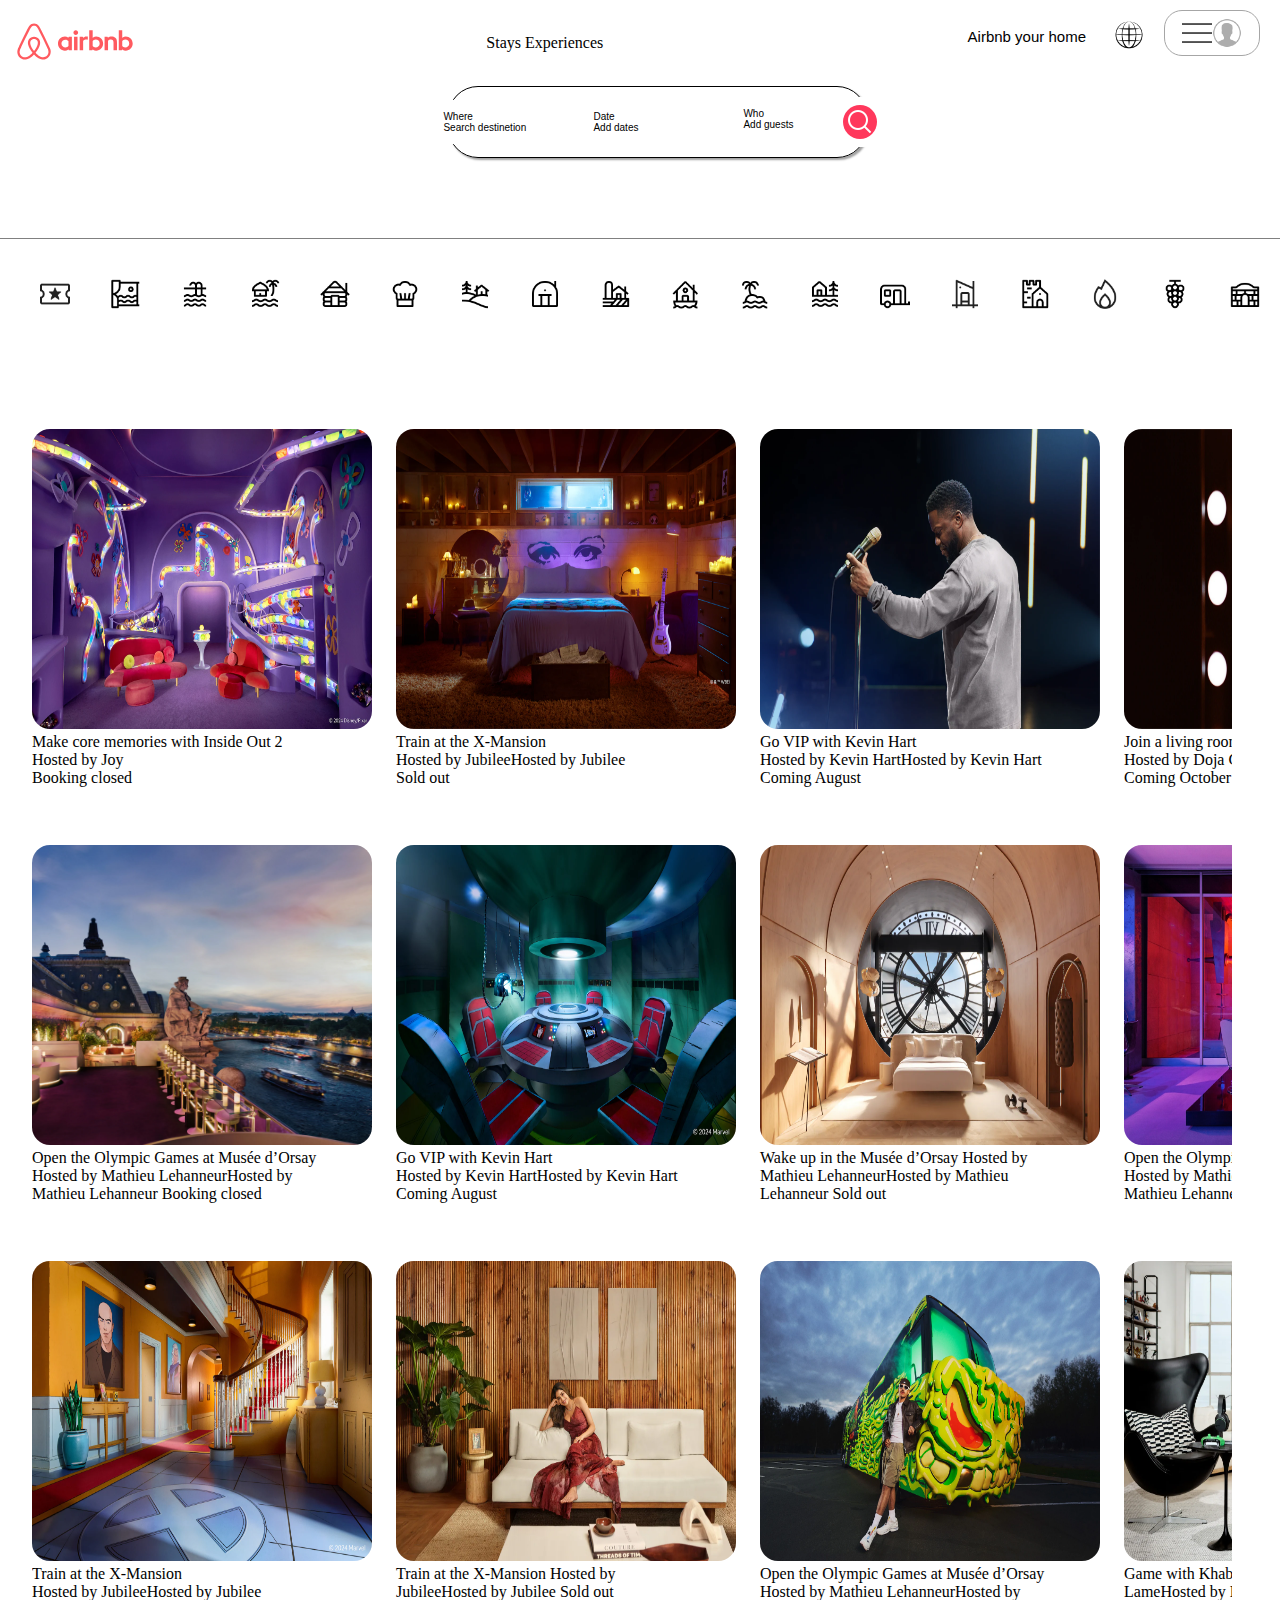
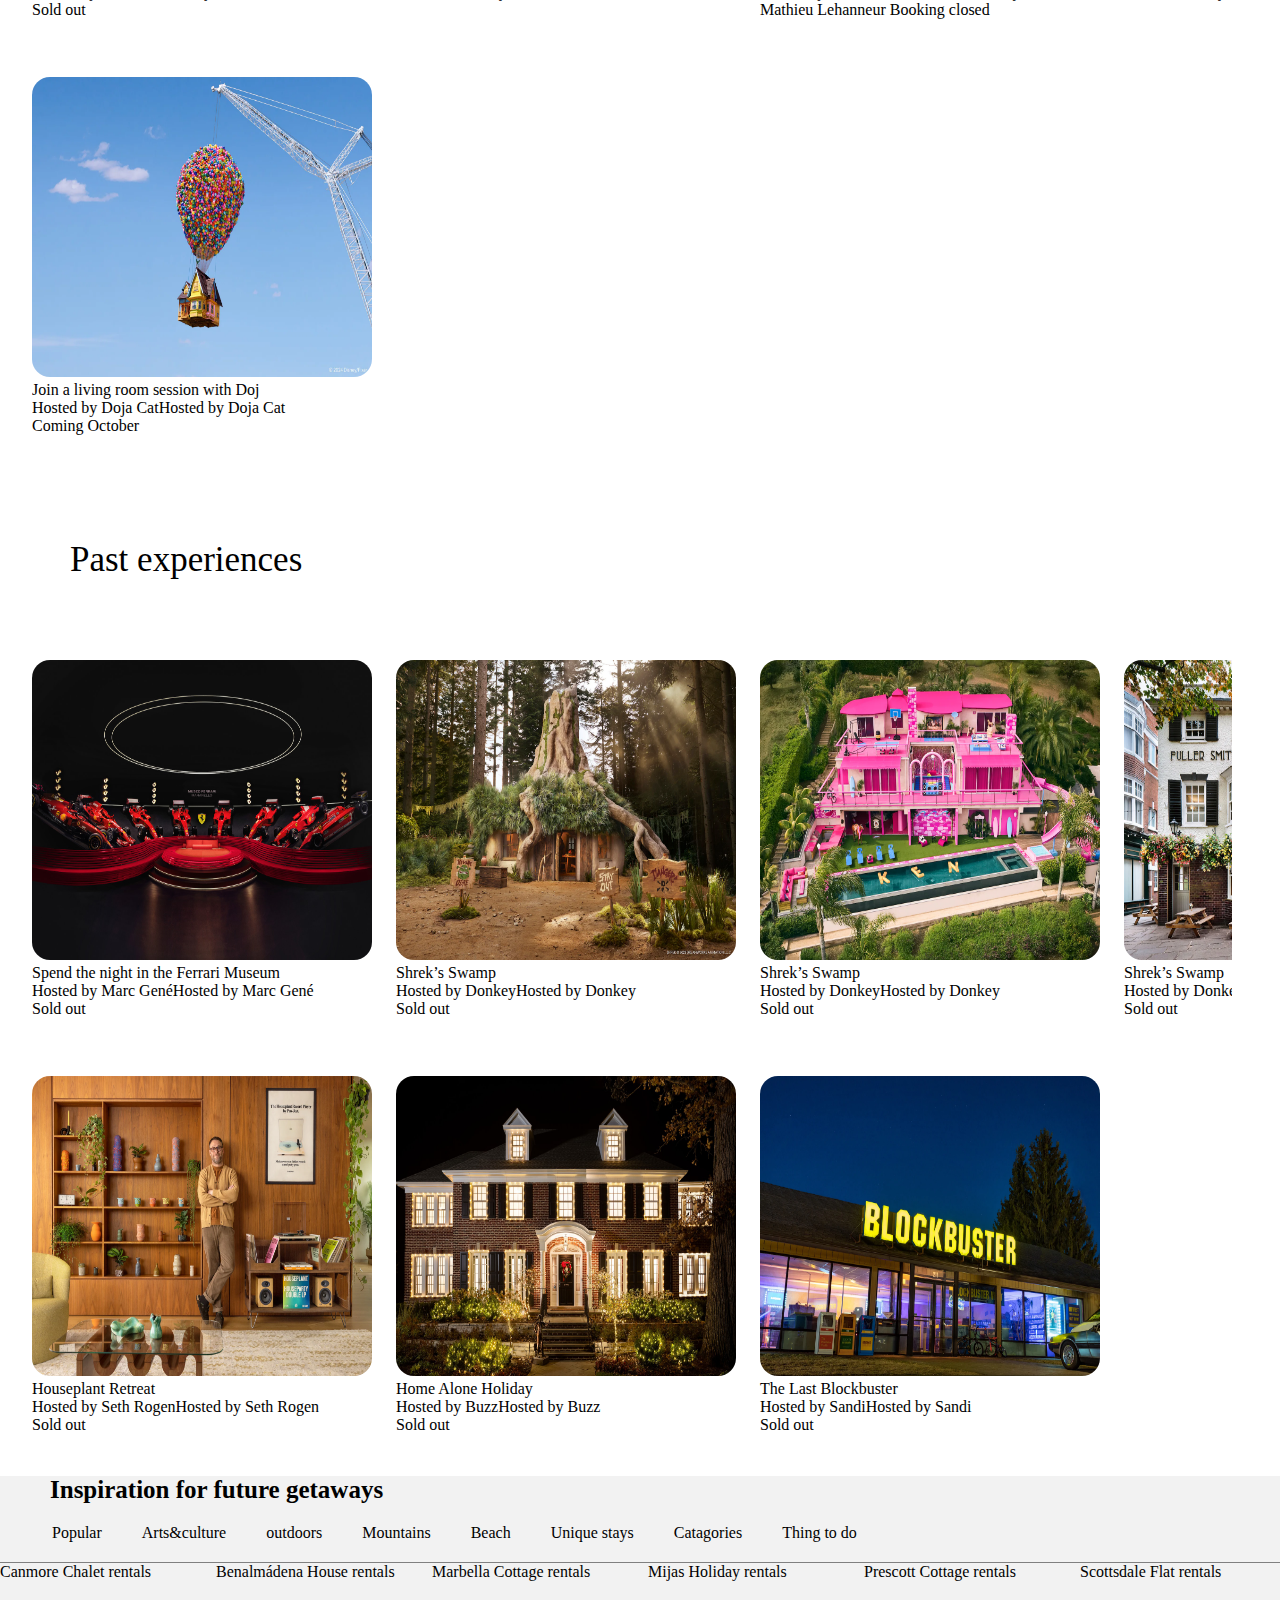
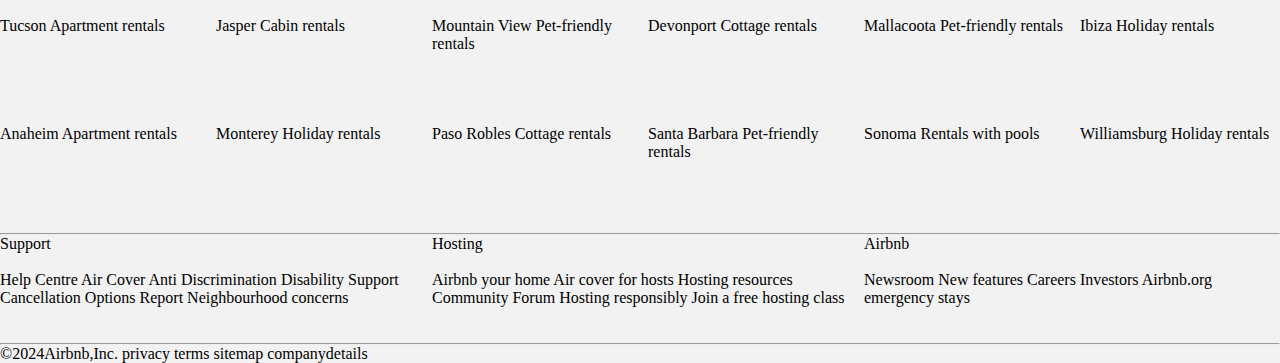
==== index.html @ a5a3fcca "first" ====
<!DOCTYPE html>
<html lang="en">
<head>
    <meta charset="UTF-8">
    <meta name="viewport" content="width=device-width, initial-scale=1.0">
    <title>Document</title>
    <link rel="stylesheet" href="./csspages/index.css">
</head>
<body>
    <div class="airbnb-sec-first-main">
        <div class="airbnb-first">
            <div class="logo">
                <img src="./images/Airbnb-Logo.wine.svg" alt="" id="logo">
            </div>
        </div>
        <div class="airbnb-first-txt">
            <div class="text">
                <span>Stays</span>
                <span>Experiences</span>
            </div>
        </div>
        <div class="airbnb-first-secondtxt">
            <div class="airbnb-first-text">
                <button class="home">Airbnb your home</button>
            </div>
            <div><img src="./images/icons8-internet-99.png" alt="" id="internet"></div>
            <div class="user-icon">
                <span id="icons">
                    <img src="./images/icons8-menu-50.png" alt="" class="icons">
                    <img src="./images/icons8-male-user-50.png" alt="" class="icons">
                </span>
            </div>
        </div>
    </div>
    <div class="airbnb-second-sec-button">
        <div class="second-sec-bnt">
            <button class="airbnb-bnt one">
                <div>Where</div>
                <div>Search destinetion</div>
            </button>
            <button class="airbnb-bnt two">
                <div>Date</div>
                <div>Add dates</div>
            </button>
            <button class="airbnb-bnt three">
                <div>
                    <div>Who</div>
                    <div>Add guests</div>
                    <span><img src="./images/icons8-search-30.png" alt="" style="background-color: rgb(255,56,92);" id="rose-icon"></span>
                </div>
            </button>
        </div>
    </div>
    <div class="divider"></div>
    <div class="air-bnb-smallimages">
        <img src="./images/smallimages/3e5243c8-4d15-4c6b-97e3-7ba2bb7bb880.webp" alt=""  class="airbnb-fullimages">
        <img src="./images/smallimages/amazing views.jpg" alt="" class="airbnb-fullimages">
        <img src="./images/smallimages/amzing pool.jpg" alt="" class="airbnb-fullimages">
        <img src="./images/smallimages/beach front.jpg" alt="" class="airbnb-fullimages">
        <img src="./images/smallimages/cabins.jpg" alt="" class="airbnb-fullimages">
        <img src="./images/smallimages/chefs kitchen.jpg" alt="" class="airbnb-fullimages">
        <img src="./images/smallimages/country side.jpg" alt="" class="airbnb-fullimages">
        <img src="./images/smallimages/domes.jpg" alt="" class="airbnb-fullimages">
        <img src="./images/smallimages/farms.jpg" alt="" class="airbnb-fullimages">
        <img src="./images/smallimages/house boats.jpg" alt="" class="airbnb-fullimages">
        <img src="./images/smallimages/islands.jpg" alt="" class="airbnb-fullimages">
        <img src="./images/smallimages/lakefront.jpg" alt="" class="airbnb-fullimages">
        <img src="./images/smallimages/New folder/31c1d523-cc46-45b3-957a-da76c30c85f9.jpg" alt="" class="airbnb-fullimages">
        <img src="./images/smallimages/New folder/3271df99-f071-4ecf-9128-eb2d2b1f50f0.jpg" alt="" class="airbnb-fullimages">
        <img src="./images/smallimages/New folder/33dd714a-7b4a-4654-aaf0-f58ea887a688.jpg" alt="" class="airbnb-fullimages">
        <img src="./images/smallimages/New folder/3726d94b-534a-42b8-bca0-a0304d912260.jpg" alt="" class="airbnb-fullimages">
        <img src="./images/smallimages/New folder/60ff02ae-d4a2-4d18-a120-0dd274a95925.jpg" alt="" class="airbnb-fullimages">
        <img src="./images/smallimages/New folder/ri.jpg" alt="" class="airbnb-fullimages">
        <img src="./images/smallimages/New folder/3726d94b-534a-42b8-bca0-a0304d912260.jpg" alt="" class="airbnb-fullimages">
        <img src="./images/smallimages/New folder/2/1b6a8b70-a3b6-48b5-88e1-2243d9172c06.jpg" alt="" class="airbnb-fullimages">
        <img src="./images/smallimages/New folder/2/3271df99-f071-4ecf-9128-eb2d2b1f50f0.jpg" alt="" class="airbnb-fullimages">
        <img src="./images/smallimages/New folder/2/4221e293-4770-4ea8-a4fa-9972158d4004.jpg" alt="" class="airbnb-fullimages">
        <img src="./images/smallimages/New folder/2/757deeaa-c78f-488f-992b-d3b1ecc06fc9.jpg" alt="" class="airbnb-fullimages">
        <img src="./images/smallimages/New folder/2/c5a4f6fc-c92c-4ae8-87dd-57f1ff1b89a6.jpg" alt="" class="airbnb-fullimages">
        <img src="./images/smallimages/New folder/2/8b44f770-7156-4c7b-b4d3-d92549c8652f.jpg" alt="" class="airbnb-fullimages">
        <img src="./images/smallimages/New folder/2/d7445031-62c4-46d0-91c3-4f29f9790f7a.jpg" alt="" class="airbnb-fullimages">
        <img src="./images/smallimages/New folder/2/f60700bc-8ab5-424c-912b-6ef17abc479a.jpg" alt="" class="airbnb-fullimages">
        <img src="./images/smallimages/New folder/2/d721318f-4752-417d-b4fa-77da3cbc3269.jpg" alt="" class="airbnb-fullimages">
    </div>
    <div class="air-bnb-main-images-sec">
        <div class="bnb-main-images-sec">
            <div class="main-img-sec">
                <img src="/images/newimages/ced15ffe-0ab5-48cf-a189-dbdeaaf04387.webp" alt="" id="one">
                <div>Make core memories with Inside Out 2</div>
                <div>Hosted by Joy</div>
                <div>Booking closed</div>
            </div>
            <div class="main-img-sec">
                <img src="./images/newimages/sec.webp" alt="" id="one">
                <div>Train at the X-Mansion</div>
                <div>Hosted by JubileeHosted by Jubilee</div>
                <div>Sold out</div>
            </div>
            <div class="main-img-sec">
                <img src="./images/newimages/thir.webp" alt="" id="one">
                <div>Go VIP with Kevin Hart</div>
                <div>Hosted by Kevin HartHosted by Kevin Hart</div>
                <div>Coming August</div>
            </div>
            <div class="main-img-sec">
                <img src="./images/newimages/forth.webp"  alt="" id="one">
                <div>Join a living room session with Doj</div>
                <div>Hosted by Doja CatHosted by Doja Cat</div>
                <div>Coming October</div>
            </div>
            <div class="main-img-sec">
                <img src="./images/newimages/fifth.webp" alt="" id="one">
                <div>Open the Olympic Games at Musée d’Orsay Hosted by Mathieu LehanneurHosted by Mathieu Lehanneur Booking closed</div>
            </div>
            <div class="main-img-sec">
                <img src="./images/newimages/six.webp" alt="" id="one">
                <div>Go VIP with Kevin Hart</div>
                <div>Hosted by Kevin HartHosted by Kevin Hart</div>
                <div>Coming August</div>
            </div>
            <div class="main-img-sec">
                <img src="../images/newimages/seven.webp" alt="" id="one">
                <div>Wake up in the Musée d’Orsay
                    Hosted by Mathieu LehanneurHosted by Mathieu Lehanneur
                    Sold out</div>
                
            </div>
            <div class="main-img-sec">
                <img src="../images/newimages/c92634d0-4964-439a-905d-b9129af14d34.jpeg" alt="" id="one">
                Open the Olympic Games at Musée d’Orsay Hosted by Mathieu LehanneurHosted by Mathieu Lehanneur Booking closed
            </div>
            <div class="main-img-sec">
                <img src="../images/newimages/eight.webp" alt="" id="one">
                <div>Train at the X-Mansion</div>
                <div>Hosted by JubileeHosted by Jubilee</div>
                <div>Sold out</div>
            </div>
            <div class="main-img-sec">
                <img src="../images/newimages/ninth.webp" alt="" id="one">
                <div>
                    Train at the X-Mansion
                    Hosted by JubileeHosted by Jubilee
                    Sold out
                </div>
            </div>
            <div class="main-img-sec">
                <img src="../images/newimages/tenth.webp" alt="" id="one">
                <div>
                    Open the Olympic Games at Musée d’Orsay
                    Hosted by Mathieu LehanneurHosted by Mathieu Lehanneur
                    Booking closed
                </div>
            </div>
            <div class="main-img-sec">
                <img src="../images/newimages/872f434b-9348-4ff1-8c6f-754fdbab4010.webp" alt="" id="one">
                <div>Game with Khaby Lame
                    Hosted by Khaby LameHosted by Khaby Lame
                    Sold out</div>
            </div>
            <div class="main-img-sec">
                <img src="../images/newimages/twelth.webp" alt="" id="one">
                <div>Join a living room session with Doj</div>
                <div>Hosted by Doja CatHosted by Doja Cat</div>
                <div>Coming October</div>
            </div>
        </div>
    </div>
    <div class="airbnb-sec-txt">
        Past experiences
    </div>
    <div class="air-bnb-main-images-sec-last">
        <div class="bnb-main-images-sec-last-sec">
            <div class="main-img-sec">
                <img src="./images/newimages/1.jpeg" alt="" id="one">
                <div> Spend the night in the Ferrari Museum</div>
                <div> Hosted by Marc GenéHosted by Marc Gené</div>
                <div>Sold out</div>
            </div>
            <div class="main-img-sec">
                <img src="./images/newimages/2.webp" alt="" id="one">
                <div> Shrek’s Swamp</div>
                <div>Hosted by DonkeyHosted by Donkey</div>
                <div>Sold out</div>
            </div>
            <div class="main-img-sec">
                <img src="./images/newimages/3.webp" alt="" id="one">
                <div> Shrek’s Swamp</div>
                <div>Hosted by DonkeyHosted by Donkey</div>
                <div>Sold out</div>
            </div> 
            <div class="main-img-sec">
                <img src="./images/newimages/4.webp" alt="" id="one">
                <div> Shrek’s Swamp</div>
                <div>Hosted by DonkeyHosted by Donkey</div>
                <div>Sold out</div>
            </div>
            <div class="main-img-sec">
                <img src="./images/newimages/5.webp" alt="" id="one">            
                <div>Houseplant Retreat</div>
                <div>Hosted by Seth RogenHosted by Seth Rogen</div>
                <div>Sold out</div>
            </div>
            <div class="main-img-sec">
                <img src="./images/newimages/6.jpeg" alt="" id="one">
                <div> Home Alone Holiday</div>
                <div>Hosted by BuzzHosted by Buzz</div>
                <div>Sold out</div>
            </div>
            <div class="main-img-sec">
                <img src="./images/newimages/7.webp" alt="" id="one">
                <div>   The Last Blockbuster</div>
                <div>Hosted by SandiHosted by Sandi</div>
                <div>Sold out</div>
            </div>
        </div> 
    </div>
    <footer>
        <div class="head"><b>Inspiration for future getaways</b></div>
        <div class="footer-sec-head">
            <span class="last-footer">Popular</span>
            <span class="last-footer">Arts&culture</span>
            <span class="last-footer">outdoors</span>
            <span class="last-footer">Mountains</span>
            <span class="last-footer">Beach</span>
            <span class="last-footer">Unique stays</span>
            <span class="last-footer">Catagories</span>
            <span class="last-footer">Thing to do</span>
        </div>
        <div class="dividers"></div>
        <div class="footer2-grid-txt">
            <div class="footer2-grid-txt0">
                <span class="footer2-grid-txt1">Canmore</span>
                <span class="footer2-grid-txt2">Chalet rentals</span>
            </div>
            <div class="footer2-grid-txt0">
                <span class="footer2-grid-txt1">Benalmádena</span>
                <span class="footer2-grid-txt2">House rentals</span>
            </div>
            <div class="footer2-grid-txt0">
                <span class="footer2-grid-txt1">Marbella</span>
                <span class="footer2-grid-txt2">Cottage rentals</span>
            </div>
            <div class="footer2-grid-txt0">
                <span class="footer2-grid-txt1">Mijas</span>
                <span class="footer2-grid-txt2">Holiday rentals</span>
            </div>
            <div class="footer2-grid-txt0">
                <span class="footer2-grid-txt1">Prescott</span>
                <span class="footer2-grid-txt2">Cottage rentals</span>
            </div>
            <div class="footer2-grid-txt0">
                <span class="footer2-grid-txt1">Scottsdale</span>
                <span class="footer2-grid-txt2">Flat rentals</span>
            </div>
        </div>
        <div class="footer2-grid-txt">
            <div class="footer2-grid-txt0">
                <span class="footer2-grid-txt1">Tucson</span>
                <span class="footer2-grid-txt2">Apartment rentals</span>
            </div>
            <div class="footer2-grid-txt0">
                <span class="footer2-grid-txt1">Jasper</span>
                <span class="footer2-grid-txt2">Cabin rentals</span>
            </div>
            <div class="footer2-grid-txt0">
                <span class="footer2-grid-txt1">Mountain View</span>
                <span class="footer2-grid-txt2">Pet-friendly rentals</span>
            </div>
            <div class="footer2-grid-txt0">
                <span class="footer2-grid-txt1">Devonport</span>
                <span class="footer2-grid-txt2">Cottage rentals</span>
            </div>
            <div class="footer2-grid-txt0">
                <span class="footer2-grid-txt1">Mallacoota</span>
                <span class="footer2-grid-txt2">Pet-friendly rentals</span>
            </div>
            <div class="footer2-grid-txt0">
                <span class="footer2-grid-txt1">Ibiza</span>
                <span class="footer2-grid-txt2">Holiday rentals</span>
            </div>
        </div>
        <div class="footer2-grid-txt">
            <div class="footer2-grid-txt0">
                <span class="footer2-grid-txt1">Anaheim</span>
                <span class="footer2-grid-txt2">Apartment rentals</span>
            </div>
            <div class="footer2-grid-txt0">
                <span class="footer2-grid-txt1">Monterey</span>
                <span class="footer2-grid-txt2">Holiday rentals</span>
            </div>
            <div class="footer2-grid-txt0">
                <span class="footer2-grid-txt1">Paso Robles</span>
                <span class="footer2-grid-txt2">Cottage rentals</span>
            </div>
            <div class="footer2-grid-txt0">
                <span class="footer2-grid-txt1">Santa Barbara</span>
                <span class="footer2-grid-txt2">Pet-friendly rentals</span>
            </div>
            <div class="footer2-grid-txt0">
                <span class="footer2-grid-txt1">Sonoma</span>
                <span class="footer2-grid-txt2">Rentals with pools</span>
            </div>
            <div class="footer2-grid-txt0">
                <span class="footer2-grid-txt1">Williamsburg</span>
                <span class="footer2-grid-txt2">Holiday rentals</span>
            </div>
        </div>
        <hr>
        <div class="footer3-grid-txt">
            <span class="footer3-grid-txt1">Support</span>
            <span class="footer3-grid-txt1">Hosting</span>
            <span class="footer3-grid-txt1">Airbnb</span>
            <div class="footer3-grid-txt2">
                <span class="footer3-grid-txt2-txt1">Help Centre</span>
                <span class="footer3-grid-txt2-txt1">Air Cover</span>
                <span class="footer3-grid-txt2-txt1">Anti Discrimination</span>
                <span class="footer3-grid-txt2-txt1">Disability Support</span>
                <span class="footer3-grid-txt2-txt1">Cancellation Options</span>
                <span class="footer3-grid-txt2-txt1">Report Neighbourhood concerns</span>
            </div>
            <div class="footer3-grid-txt3">
                <span class="footer3-grid-txt2-txt1">Airbnb your home</span>
                <span class="footer3-grid-txt2-txt1">Air cover for hosts</span>
                <span class="footer3-grid-txt2-txt1">Hosting resources</span>
                <span class="footer3-grid-txt2-txt1">Community Forum</span>
                <span class="footer3-grid-txt2-txt1">Hosting responsibly</span>
                <span class="footer3-grid-txt2-txt1">Join a free hosting class</span>
            </div>
            <div class="footer3-grid-txt4">
                <span class="footer3-grid-txt2-txt1">Newsroom</span>
                <span class="footer3-grid-txt2-txt1">New features</span>
                <span class="footer3-grid-txt2-txt1">Careers</span>
                <span class="footer3-grid-txt2-txt1">Investors</span>
                <span class="footer3-grid-txt2-txt1">Airbnb.org emergency stays</span>
            </div>
        </div>
        <hr>
        <div class="footer4-txt5">
            <span>©2024Airbnb,Inc.</span>
            <span>privacy</span>
            <span>terms</span>
            <span>sitemap</span>
            <span>companydetails</span>
        </div>
    </footer>

</body>
</html>
---- csspages/index.css ----
*{
    margin: 0px;
    padding: 0px;
}
#logo{
    width: 150px;
    height: 55px;
    position: relative;
}
.home{
    border: 1px solid white;
    background-color: rgba(194, 50, 50, 0);
    border-radius: 18px;
    padding: 7px;
    font-size: 15px;
}
.home:hover{
    background-color: rgb(229, 226, 226);
    color: rgb(0, 0, 0);
    transition: 0.2s;
}
#internet{
    width: 30px;
    height: 30px;
}
.icons{
    width: 30px;
    height: 30px;

}
.user-icon:hover{
    box-shadow: 2px 1px 2px rgb(140, 140, 140);
}
.user-icon{
    background-color: rgba(255, 255, 255, 0);
    border-radius: 18px;
    position: relative;
    /* bottom: 1em; */
}
#icons{
    border: 1px solid rgb(166, 166, 166);
    padding: 7px;
    border-radius: 18px;
    width: 5em;
    display: flex;
    justify-content: center;
    align-items: center;
    position: relative;
    bottom: 10px;
}
.airbnb-sec-first-main{
    display: flex  ;
    justify-content: center;
    align-items: center;
    justify-content: space-between;
    /* position: fixed; */
}
.airbnb-first-secondtxt{
    display: flex;
    justify-content: space-around;
    margin: 10px;

}
#internet,.user-icon,.airbnb-first-text{
    margin: 10px;
}
.airbnb-second-sec-button{
    border: 1px solid black;
    box-shadow: 2px 2px 2px rgb(161, 161, 161);
    border-radius: 30px;
    width: 31%;
    position: relative;
    left: 28em;
    text-align: center;
    display: flex;
    flex-direction: row;
    justify-content: center;
    align-items: center;
    padding: 10px;

}
.airbnb-bnt{
    width: 15em;
    border-radius: 18px;
    background-color: white;
    border: 1px solid white;
    font-size: 10px;
    text-align: left;
    padding: 10px;
}
.three{
    position: relative;
    width: 15em;
    height: 5em;
}
#rose-icon{
    position: relative;
    bottom: 25px;
    left: 10em;
    border-radius: 18px;
    padding: 2px;
}
.second-sec-bnt{
    display: flex;
    justify-content: center;
    align-items: center;
}
.airbnb-bnt:hover{
    background-color: rgb(174, 172, 172);
}
.divider{
    margin-top: 5em;
    border-bottom: 1px solid grey;
}
.airbnb-fullimages{
    width: 30px;
    height: 30px;
    margin: 20px;
}
.air-bnb-smallimages{
    display: flex;
    padding: 20px;
    overflow: auto;
}
#one{
    width: 340px;
    height: 300px;
    border-radius: 18px;
}
.bnb-main-images-sec{
    margin-top: 5em;
    margin-left: 2em;
    margin-right: 3em;
    display: grid;
    overflow: auto;
    /* grid-template-columns: 300px 300px 300px 300px 300px 300px 300px 300px; */
    grid-template-columns: repeat(4,300px);
    column-gap: 4em;
    grid-template-rows: repeat( 3,400px);
    row-gap: 1em;

}
.bnb-main-images-sec-last-sec{
    margin-top: 5em;
    margin-left: 2em;
    margin-right: 3em;
    display: grid;
    overflow: auto;
    /* grid-template-columns: 300px 300px 300px 300px 300px 300px 300px 300px; */
    grid-template-columns: repeat(4,300px);
    column-gap: 4em;
    grid-template-rows: repeat( 2,400px);
    row-gap: 1em;

}
.airbnb-sec-txt{
    font-size: 35px;
    margin-left: 2em;
    margin-top: 3em;
}
.head{
    margin-left: 2em;
    font-size: 25px;
}
footer{
    background-color: rgb(242, 242, 242);
}
.footer-sec-head{
    display: flex;
    margin-left: 2em;
}
.last-footer{
    margin: 20px;
}
.dividers{
    border-bottom: 1px solid grey;
}
.list{
    margin-top: 5em;
}
.footer2-grid-txt{
    display: grid;
    grid-template-columns: repeat(6,1fr);
    grid-template-rows: repeat(3,1fr);
    column-gap: 1em;
}
.footer3-grid-txt{
    display: grid;
    grid-template-columns: repeat(3,1fr);
    grid-template-rows: repeat(3,1fr);
    column-gap: 1em;

}
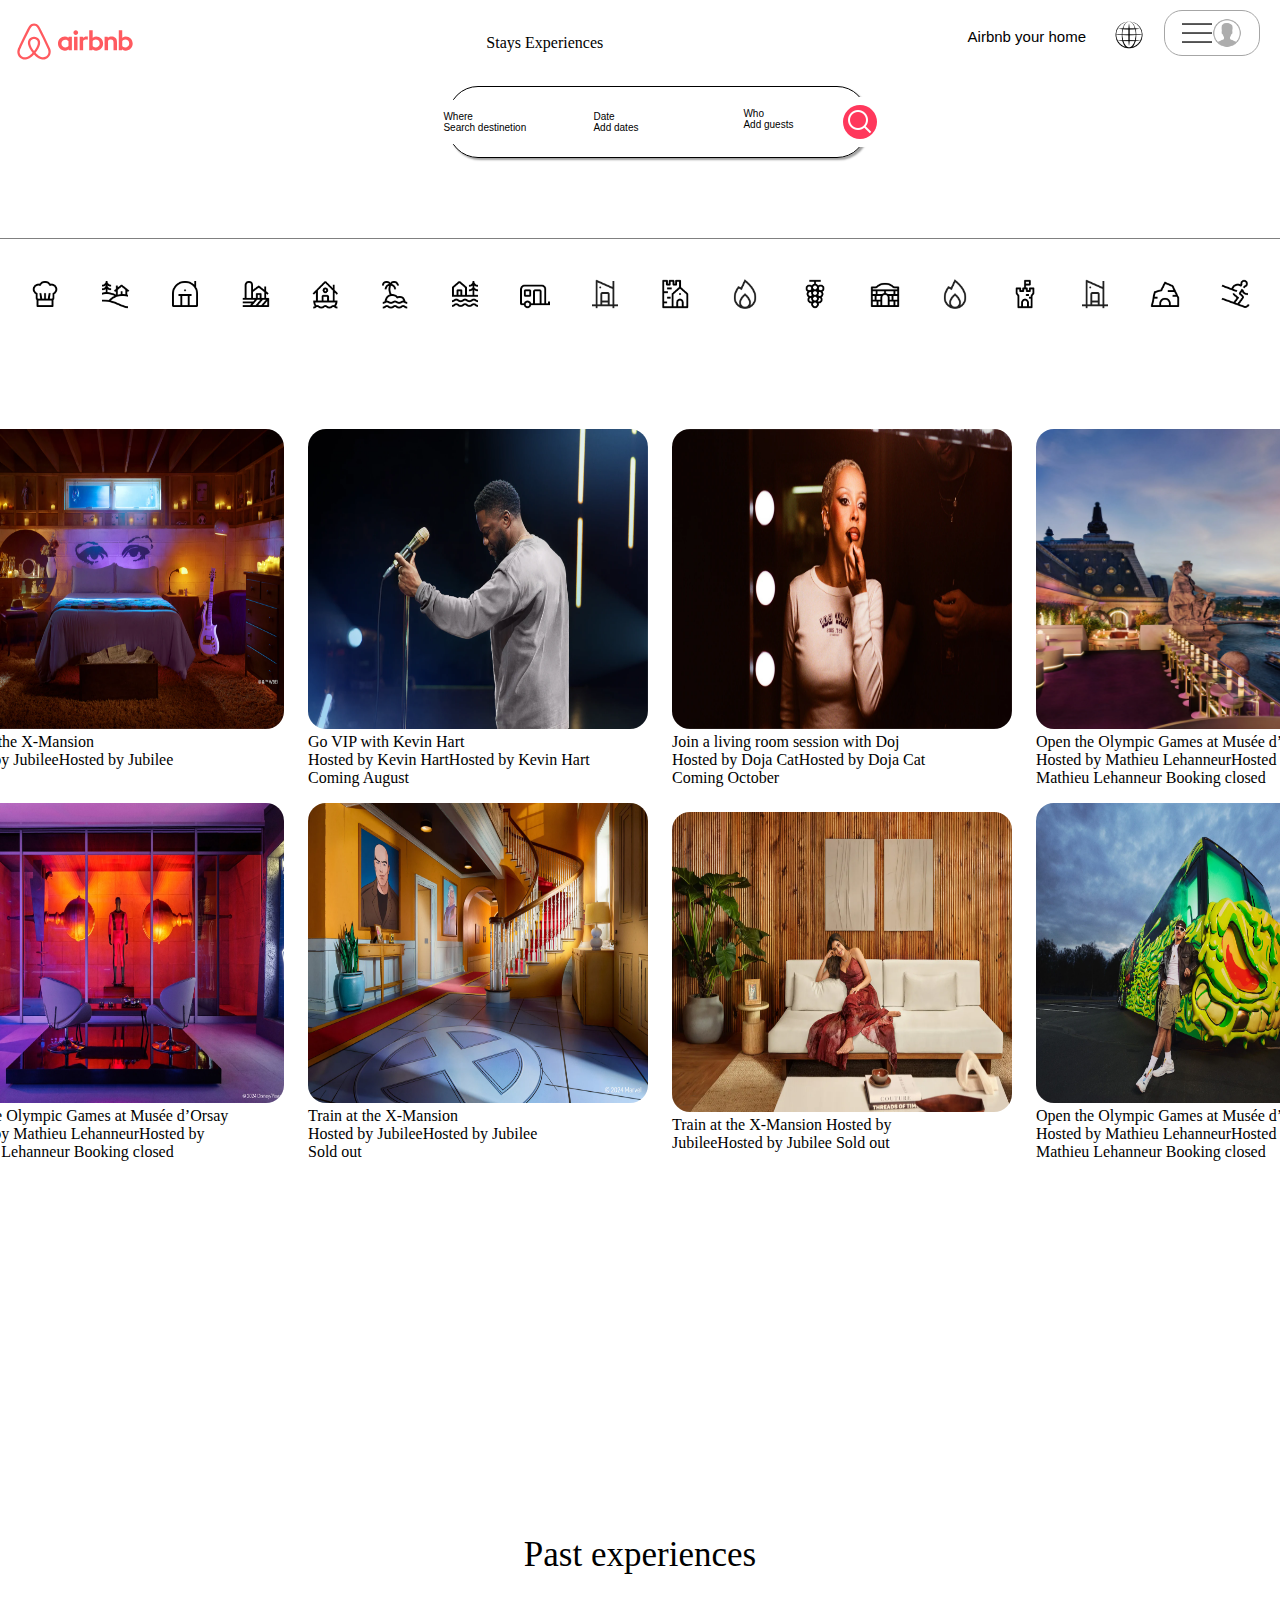
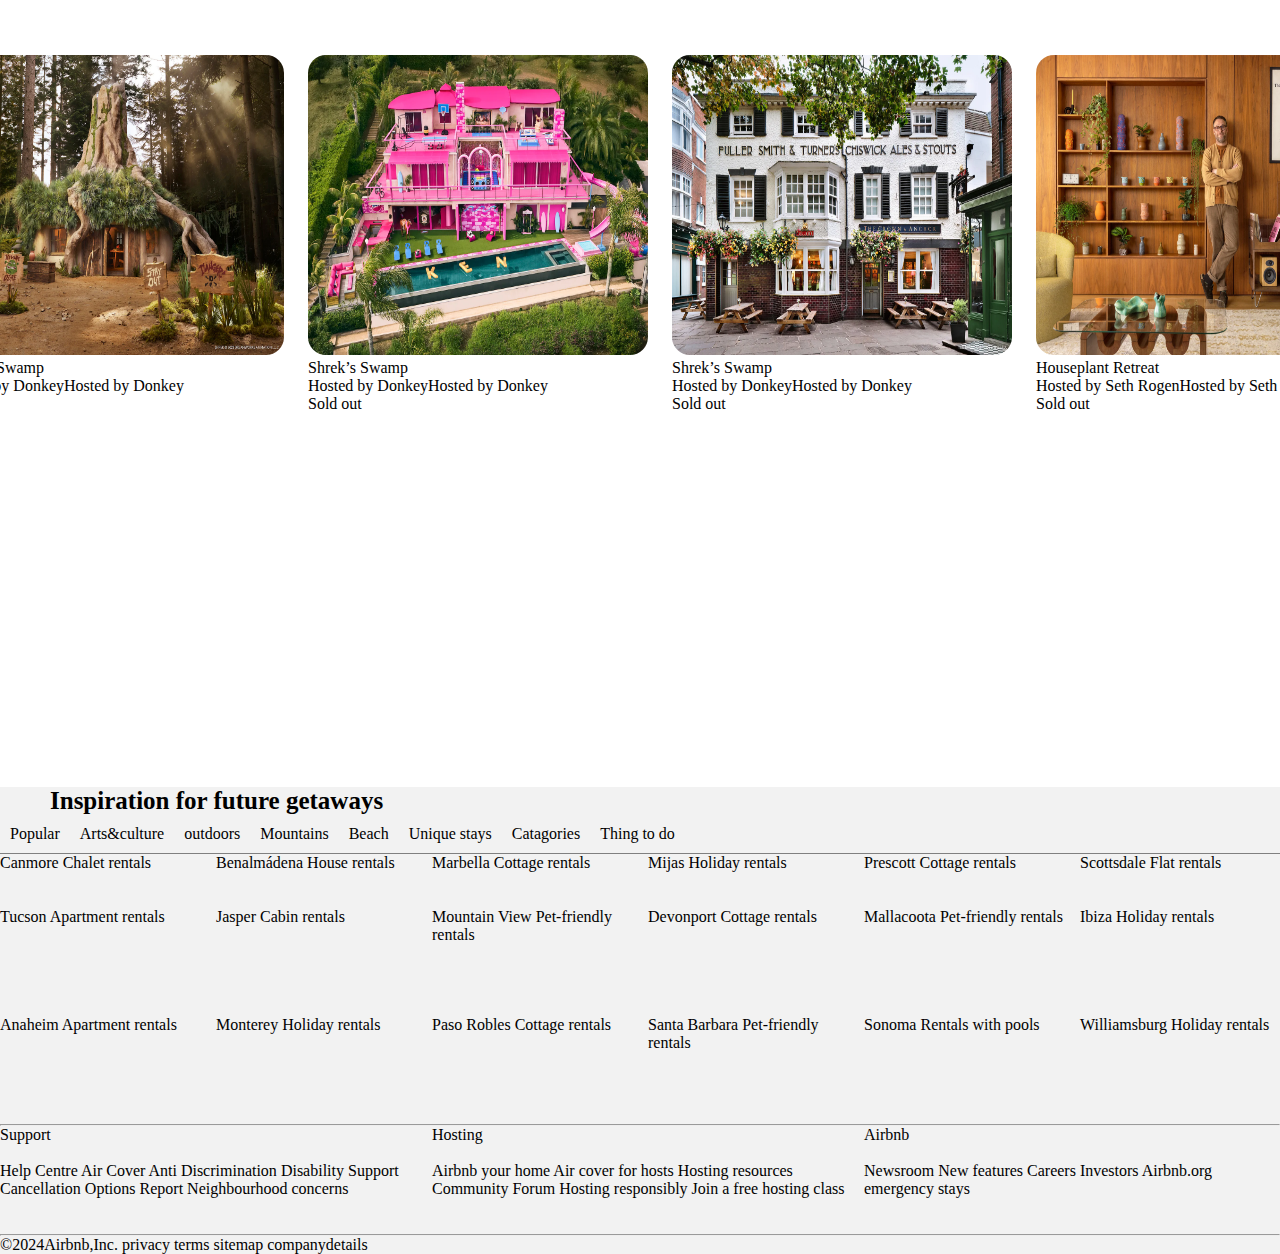
==== commit 213d6a1d: "all most completed" ====
--- a/index.html
+++ b/index.html
@@ -85,7 +85,7 @@
     <div class="air-bnb-main-images-sec">
         <div class="bnb-main-images-sec">
             <div class="main-img-sec">
-                <img src="/images/newimages/ced15ffe-0ab5-48cf-a189-dbdeaaf04387.webp" alt="" id="one">
+                <img src="./images/newimages/ced15ffe-0ab5-48cf-a189-dbdeaaf04387.webp" alt="" id="one">
                 <div>Make core memories with Inside Out 2</div>
                 <div>Hosted by Joy</div>
                 <div>Booking closed</div>
@@ -119,24 +119,24 @@
                 <div>Coming August</div>
             </div>
             <div class="main-img-sec">
-                <img src="../images/newimages/seven.webp" alt="" id="one">
+                <img src="  ./images/newimages/seven.webp" alt="" id="one">
                 <div>Wake up in the Musée d’Orsay
                     Hosted by Mathieu LehanneurHosted by Mathieu Lehanneur
                     Sold out</div>
                 
             </div>
             <div class="main-img-sec">
-                <img src="../images/newimages/c92634d0-4964-439a-905d-b9129af14d34.jpeg" alt="" id="one">
+                <img src="./images/newimages/c92634d0-4964-439a-905d-b9129af14d34.jpeg" alt="" id="one">
                 Open the Olympic Games at Musée d’Orsay Hosted by Mathieu LehanneurHosted by Mathieu Lehanneur Booking closed
             </div>
             <div class="main-img-sec">
-                <img src="../images/newimages/eight.webp" alt="" id="one">
+                <img src="./images/newimages/eight.webp" alt="" id="one">
                 <div>Train at the X-Mansion</div>
                 <div>Hosted by JubileeHosted by Jubilee</div>
                 <div>Sold out</div>
             </div>
             <div class="main-img-sec">
-                <img src="../images/newimages/ninth.webp" alt="" id="one">
+                <img src="./images/newimages/ninth.webp" alt="" id="one">
                 <div>
                     Train at the X-Mansion
                     Hosted by JubileeHosted by Jubilee
@@ -144,7 +144,7 @@
                 </div>
             </div>
             <div class="main-img-sec">
-                <img src="../images/newimages/tenth.webp" alt="" id="one">
+                <img src="./images/newimages/tenth.webp" alt="" id="one">
                 <div>
                     Open the Olympic Games at Musée d’Orsay
                     Hosted by Mathieu LehanneurHosted by Mathieu Lehanneur
@@ -152,13 +152,13 @@
                 </div>
             </div>
             <div class="main-img-sec">
-                <img src="../images/newimages/872f434b-9348-4ff1-8c6f-754fdbab4010.webp" alt="" id="one">
+                <img src="./images/newimages/872f434b-9348-4ff1-8c6f-754fdbab4010.webp" alt="" id="one">
                 <div>Game with Khaby Lame
                     Hosted by Khaby LameHosted by Khaby Lame
                     Sold out</div>
             </div>
             <div class="main-img-sec">
-                <img src="../images/newimages/twelth.webp" alt="" id="one">
+                <img src="./images/newimages/twelth.webp" alt="" id="one">
                 <div>Join a living room session with Doj</div>
                 <div>Hosted by Doja CatHosted by Doja Cat</div>
                 <div>Coming October</div>
--- a/csspages/index.css
+++ b/csspages/index.css
@@ -121,6 +121,8 @@
     display: flex;
     padding: 20px;
     overflow: auto;
+    justify-content: center;
+    align-items: center;
 }
 #one{
     width: 340px;
@@ -129,34 +131,30 @@
 }
 .bnb-main-images-sec{
     margin-top: 5em;
-    margin-left: 2em;
-    margin-right: 3em;
-    display: grid;
-    overflow: auto;
-    /* grid-template-columns: 300px 300px 300px 300px 300px 300px 300px 300px; */
-    grid-template-columns: repeat(4,300px);
+    justify-content: center;
+    align-items: center;
+    display: grid;
+    grid-template-columns: repeat(6,300px);
     column-gap: 4em;
-    grid-template-rows: repeat( 3,400px);
+    grid-template-rows: repeat(3);
     row-gap: 1em;
-
-}
+}
+
 .bnb-main-images-sec-last-sec{
     margin-top: 5em;
-    margin-left: 2em;
-    margin-right: 3em;
-    display: grid;
-    overflow: auto;
-    /* grid-template-columns: 300px 300px 300px 300px 300px 300px 300px 300px; */
-    grid-template-columns: repeat(4,300px);
+    justify-content: center;
+    align-items: center;
+    display: grid;
+    grid-template-columns: repeat(6,300px);
     column-gap: 4em;
-    grid-template-rows: repeat( 2,400px);
+    grid-template-rows: repeat(3);
     row-gap: 1em;
 
 }
 .airbnb-sec-txt{
     font-size: 35px;
-    margin-left: 2em;
-    margin-top: 3em;
+    text-align: center;
+ 
 }
 .head{
     margin-left: 2em;
@@ -167,10 +165,10 @@
 }
 .footer-sec-head{
     display: flex;
-    margin-left: 2em;
+    /* margin-left: 2em; */
 }
 .last-footer{
-    margin: 20px;
+    margin: 10px;
 }
 .dividers{
     border-bottom: 1px solid grey;
@@ -192,4 +190,69 @@
 
 }
 
-
+@media only screen and (max-width: 786px){
+   .bnb-main-images-sec{
+    display: grid;
+    grid-template-columns: repeat(3,100px);
+    grid-template-rows:repeat(5) ;
+    justify-content: center;
+    align-items: center;
+
+   }
+   .main-img-sec{
+    column-gap: 4em;
+   }
+   .bnb-main-images-sec-last-sec{
+    display: grid;
+    grid-template-columns: repeat(2,300px);
+    grid-template-rows:repeat(5) ;
+    justify-content: center;
+
+   }
+   .air-bnb-smallimages{
+    display: grid;
+    grid-template-columns: repeat(25,1fr);
+   
+   }
+}
+
+@media only screen and (max-width: 380px){
+    .bnb-main-images-sec{
+     display: grid;
+     grid-template-columns: repeat(1,300px);
+     grid-template-rows:repeat(7) ;
+     justify-content: center;
+     align-items: center;
+ 
+    }
+    /* .main-img-sec{
+     column-gap: 4em;
+    } */
+    .bnb-main-images-sec-last-sec{
+     display: grid;
+     grid-template-columns: repeat(1,300px);
+     grid-template-rows:repeat(5) ;
+     justify-content: center;
+     text-align: center;
+ 
+    }
+    .air-bnb-smallimages{
+     display: grid;
+     grid-template-columns: repeat(30,1fr);
+     text-align: center;
+     justify-content: center;
+     align-items: center;
+    
+    }
+    .footer,.footer-sec-head,.dividers,.footer2-grid-txt,.second-sec-bnt,.airbnb-second-sec-button,.airbnb-first-txt,.airbnb-first-secondtxt{
+        display: none;
+    }
+    .airbnb-first,.logo{
+        text-align: center;
+        display: flex;
+        justify-content: center;
+        align-items: center;
+    }
+ }
+ 
+
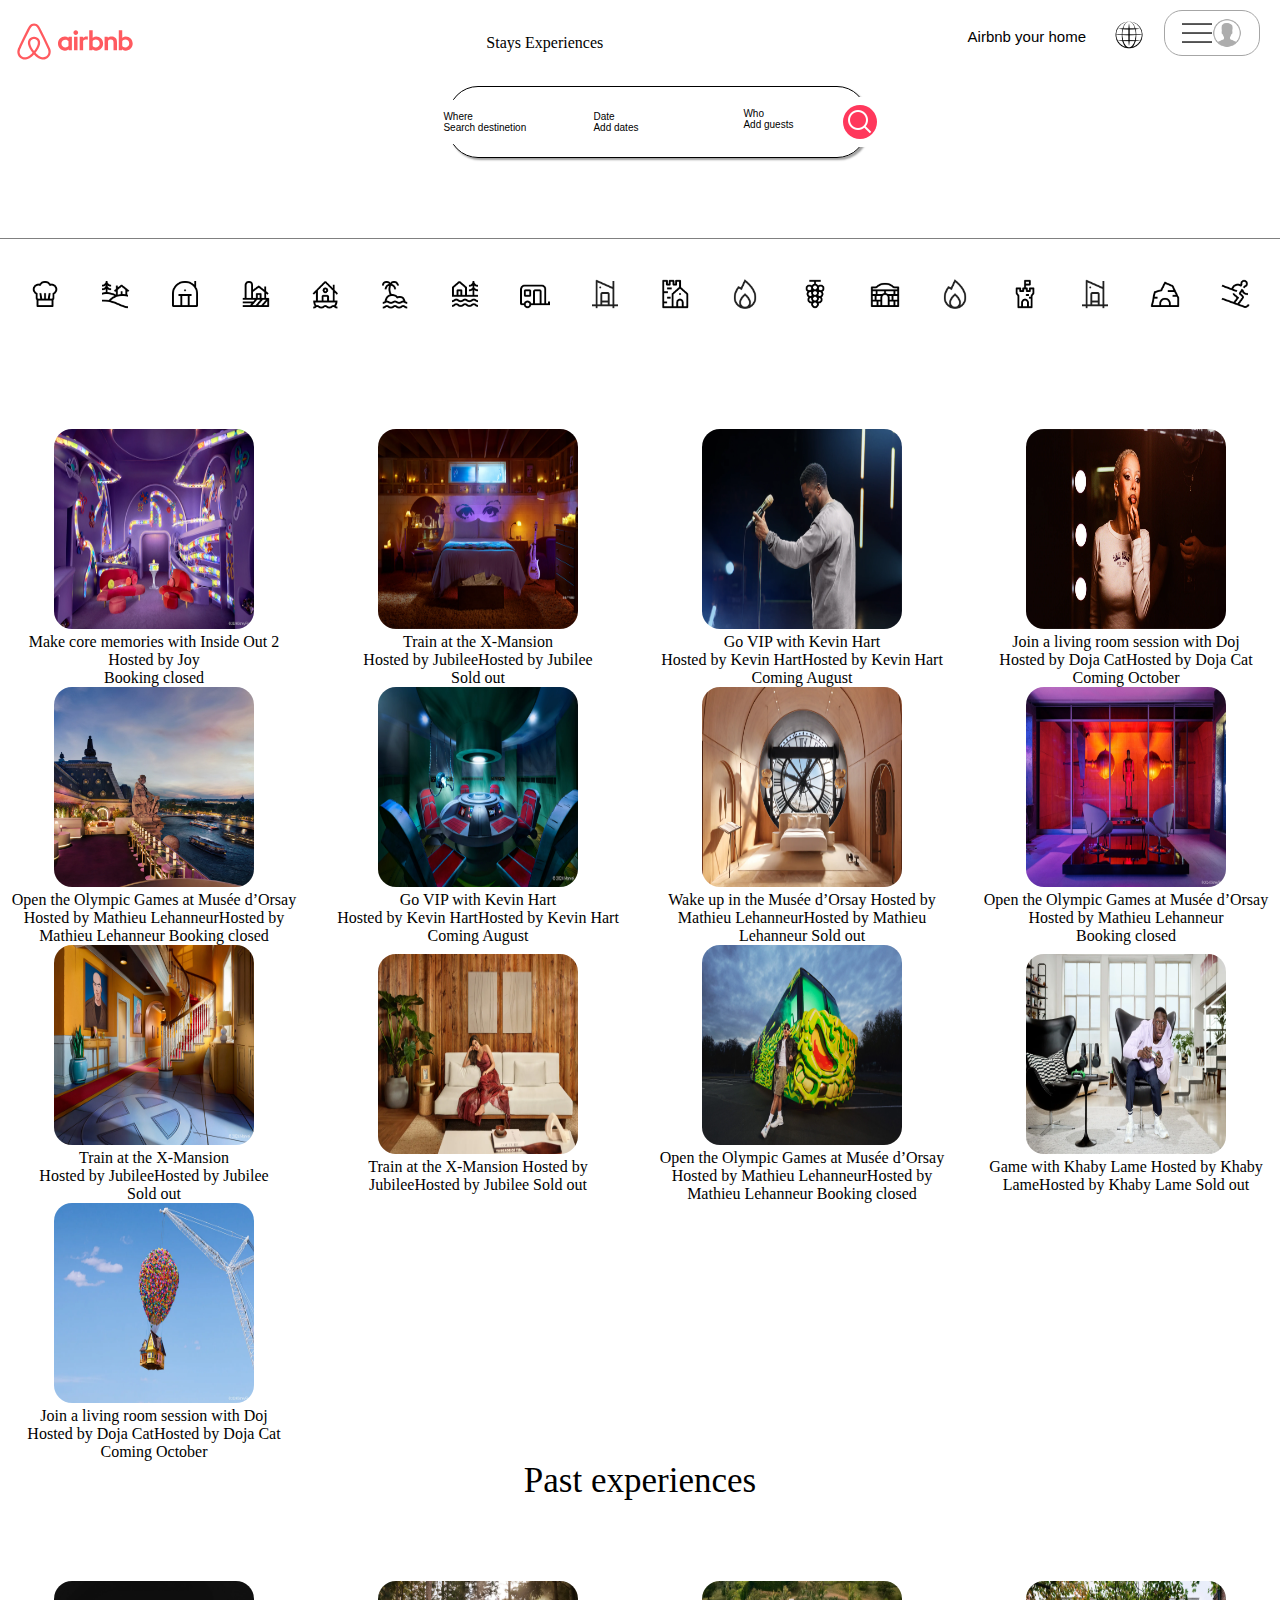
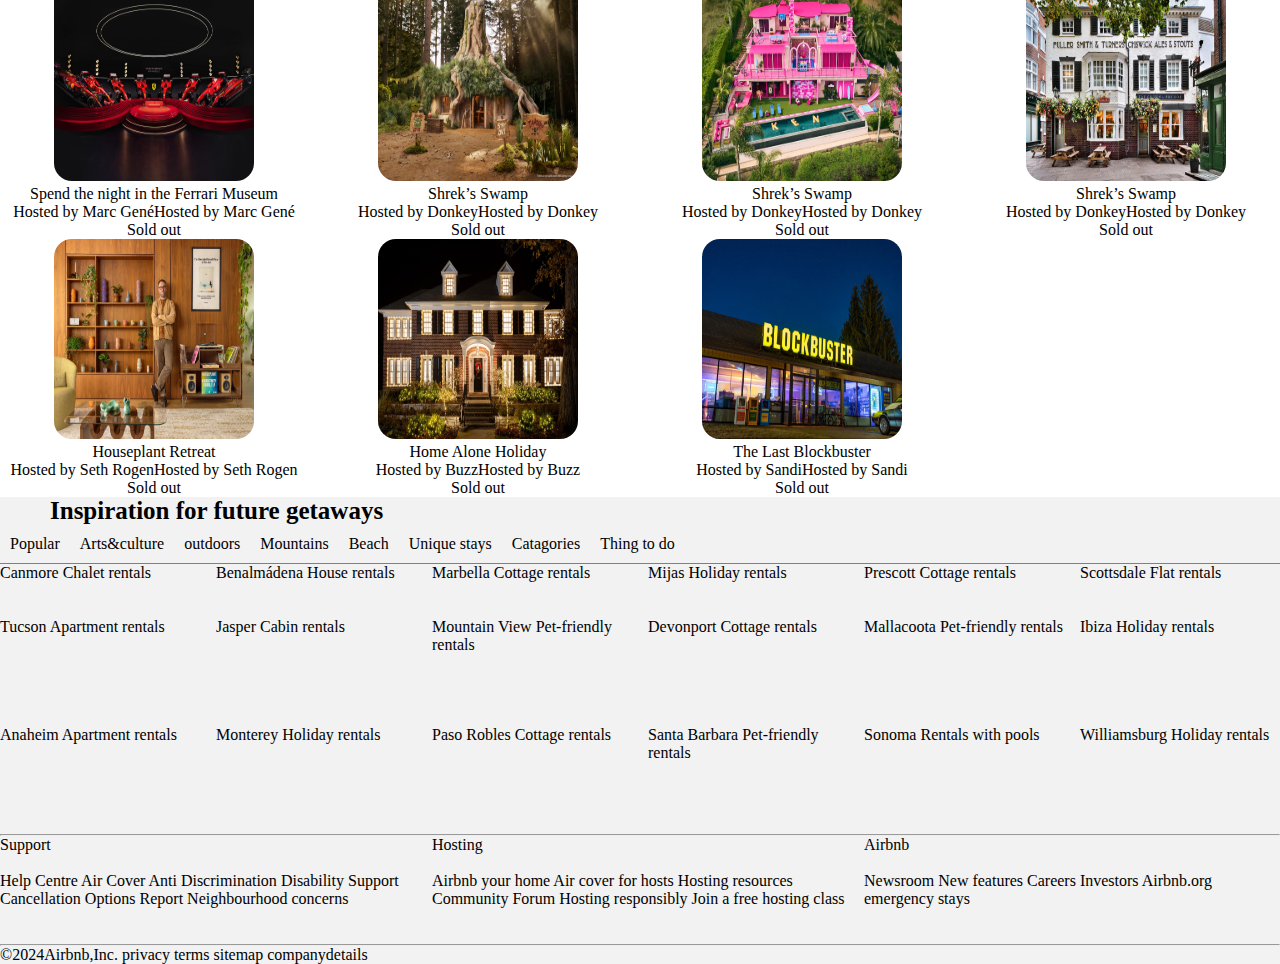
==== commit 2a71a166: "responsive" ====
--- a/index.html
+++ b/index.html
@@ -127,7 +127,9 @@
             </div>
             <div class="main-img-sec">
                 <img src="./images/newimages/c92634d0-4964-439a-905d-b9129af14d34.jpeg" alt="" id="one">
-                Open the Olympic Games at Musée d’Orsay Hosted by Mathieu LehanneurHosted by Mathieu Lehanneur Booking closed
+                <div>Open the Olympic Games at Musée d’Orsay</div>
+                 <div>Hosted by Mathieu Lehanneur</div>
+                 <div> Booking closed</div>
             </div>
             <div class="main-img-sec">
                 <img src="./images/newimages/eight.webp" alt="" id="one">
@@ -153,8 +155,8 @@
             </div>
             <div class="main-img-sec">
                 <img src="./images/newimages/872f434b-9348-4ff1-8c6f-754fdbab4010.webp" alt="" id="one">
-                <div>Game with Khaby Lame
-                    Hosted by Khaby LameHosted by Khaby Lame
+                <div>Game with Khaby Lame   
+                     Hosted by Khaby LameHosted by Khaby Lame
                     Sold out</div>
             </div>
             <div class="main-img-sec">
@@ -214,7 +216,7 @@
             </div>
         </div> 
     </div>
-    <footer>
+    <footer class="footer">
         <div class="head"><b>Inspiration for future getaways</b></div>
         <div class="footer-sec-head">
             <span class="last-footer">Popular</span>
--- a/csspages/index.css
+++ b/csspages/index.css
@@ -124,31 +124,31 @@
     justify-content: center;
     align-items: center;
 }
+
 #one{
-    width: 340px;
-    height: 300px;
+    width: 200px;
+    height: 200px;
     border-radius: 18px;
 }
 .bnb-main-images-sec{
     margin-top: 5em;
-    justify-content: center;
-    align-items: center;
-    display: grid;
-    grid-template-columns: repeat(6,300px);
-    column-gap: 4em;
-    grid-template-rows: repeat(3);
-    row-gap: 1em;
+    display: grid;
+    justify-content: center;
+    align-items: center;
+    grid-template-columns: repeat(6,1fr);
+    column-gap: 1em;
+    grid-template-rows: repeat(3 ,1fr);
 }
 
 .bnb-main-images-sec-last-sec{
     margin-top: 5em;
-    justify-content: center;
-    align-items: center;
-    display: grid;
-    grid-template-columns: repeat(6,300px);
-    column-gap: 4em;
-    grid-template-rows: repeat(3);
-    row-gap: 1em;
+    display: grid;
+    grid-template-columns: repeat(6,1fr);
+    column-gap: 1em;
+    grid-template-rows: repeat(2 ,1fr);
+    justify-content: center;
+    align-items: center;
+
 
 }
 .airbnb-sec-txt{
@@ -189,23 +189,100 @@
     column-gap: 1em;
 
 }
+@media only screen and (max-width: 1437px){
+    #one{
+        width:200px;
+        height: 200px;
+        border-radius: 18px;
+     
+    }
+    .airbnb-second-sec-button{
+       /* display: none; */
+    }
+    
+   .bnb-main-images-sec{
+    display: grid;
+    grid-template-columns: repeat(4,1fr);
+    grid-template-rows:repeat(4,1fr) ;
+    justify-content: center;
+    align-items: center;
+    column-gap: 1em;
+   }
+
+   .bnb-main-images-sec-last-sec{
+    display: grid;
+    grid-template-columns: repeat(4,1fr);
+    grid-template-rows:repeat(2,1fr) ;
+    justify-content: center;
+
+   }
+   .air-bnb-smallimages{
+    display: grid;
+    grid-template-columns: repeat(30,1fr);
+   
+   }
+}
+@media only screen and (min-width: 1800px) and (max-width:3000px){
+    #one{
+        width:200px;
+        height: 200px;
+        border-radius: 18px;
+     
+    }
+
+
+    
+   .bnb-main-images-sec{
+    display: grid;
+    grid-template-columns: repeat(6,1fr);
+    grid-template-rows:repeat(3,1fr) ;
+    justify-content: center;
+    align-items: center;
+    column-gap: 1em;
+   }
+
+   .bnb-main-images-sec-last-sec{
+    display: grid;
+    grid-template-columns: repeat(6,1fr);
+    grid-template-rows:repeat(2,1fr) ;
+    justify-content: center;
+
+   }
+   .air-bnb-smallimages{
+    display: grid;
+    grid-template-columns: repeat(30,1fr);
+   
+   }
+}
+.main-img-sec{
+    text-align: center;
+}
+
 
 @media only screen and (max-width: 786px){
+    #one{
+        width:200px;
+        height: 200px;
+        border-radius: 18px;
+     
+    }
+    .airbnb-second-sec-button{
+       display: none;
+    }
+    
    .bnb-main-images-sec{
     display: grid;
-    grid-template-columns: repeat(3,100px);
-    grid-template-rows:repeat(5) ;
-    justify-content: center;
-    align-items: center;
-
-   }
-   .main-img-sec{
-    column-gap: 4em;
-   }
+    grid-template-columns: repeat(3,1fr);
+    grid-template-rows:repeat(5,1fr) ;
+    justify-content: center;
+    align-items: center;
+    column-gap: 1em;
+   }
+
    .bnb-main-images-sec-last-sec{
     display: grid;
-    grid-template-columns: repeat(2,300px);
-    grid-template-rows:repeat(5) ;
+    grid-template-columns: repeat(3,1fr);
+    grid-template-rows:repeat(3,1fr) ;
     justify-content: center;
 
    }
@@ -217,21 +294,25 @@
 }
 
 @media only screen and (max-width: 380px){
+    #one{
+        width:200px;
+        height: 200px;
+        border-radius: 18px;
+    }
     .bnb-main-images-sec{
      display: grid;
-     grid-template-columns: repeat(1,300px);
+     grid-template-columns: repeat(1,1fr);
      grid-template-rows:repeat(7) ;
      justify-content: center;
      align-items: center;
- 
-    }
-    /* .main-img-sec{
-     column-gap: 4em;
-    } */
+     margin: auto;
+        
+    }
+  
     .bnb-main-images-sec-last-sec{
      display: grid;
-     grid-template-columns: repeat(1,300px);
-     grid-template-rows:repeat(5) ;
+     grid-template-columns: repeat(1,1fr);
+     grid-template-rows:repeat(5,1fr) ;
      justify-content: center;
      text-align: center;
  
@@ -249,9 +330,7 @@
     }
     .airbnb-first,.logo{
         text-align: center;
-        display: flex;
-        justify-content: center;
-        align-items: center;
+        margin: auto;
     }
  }
  
